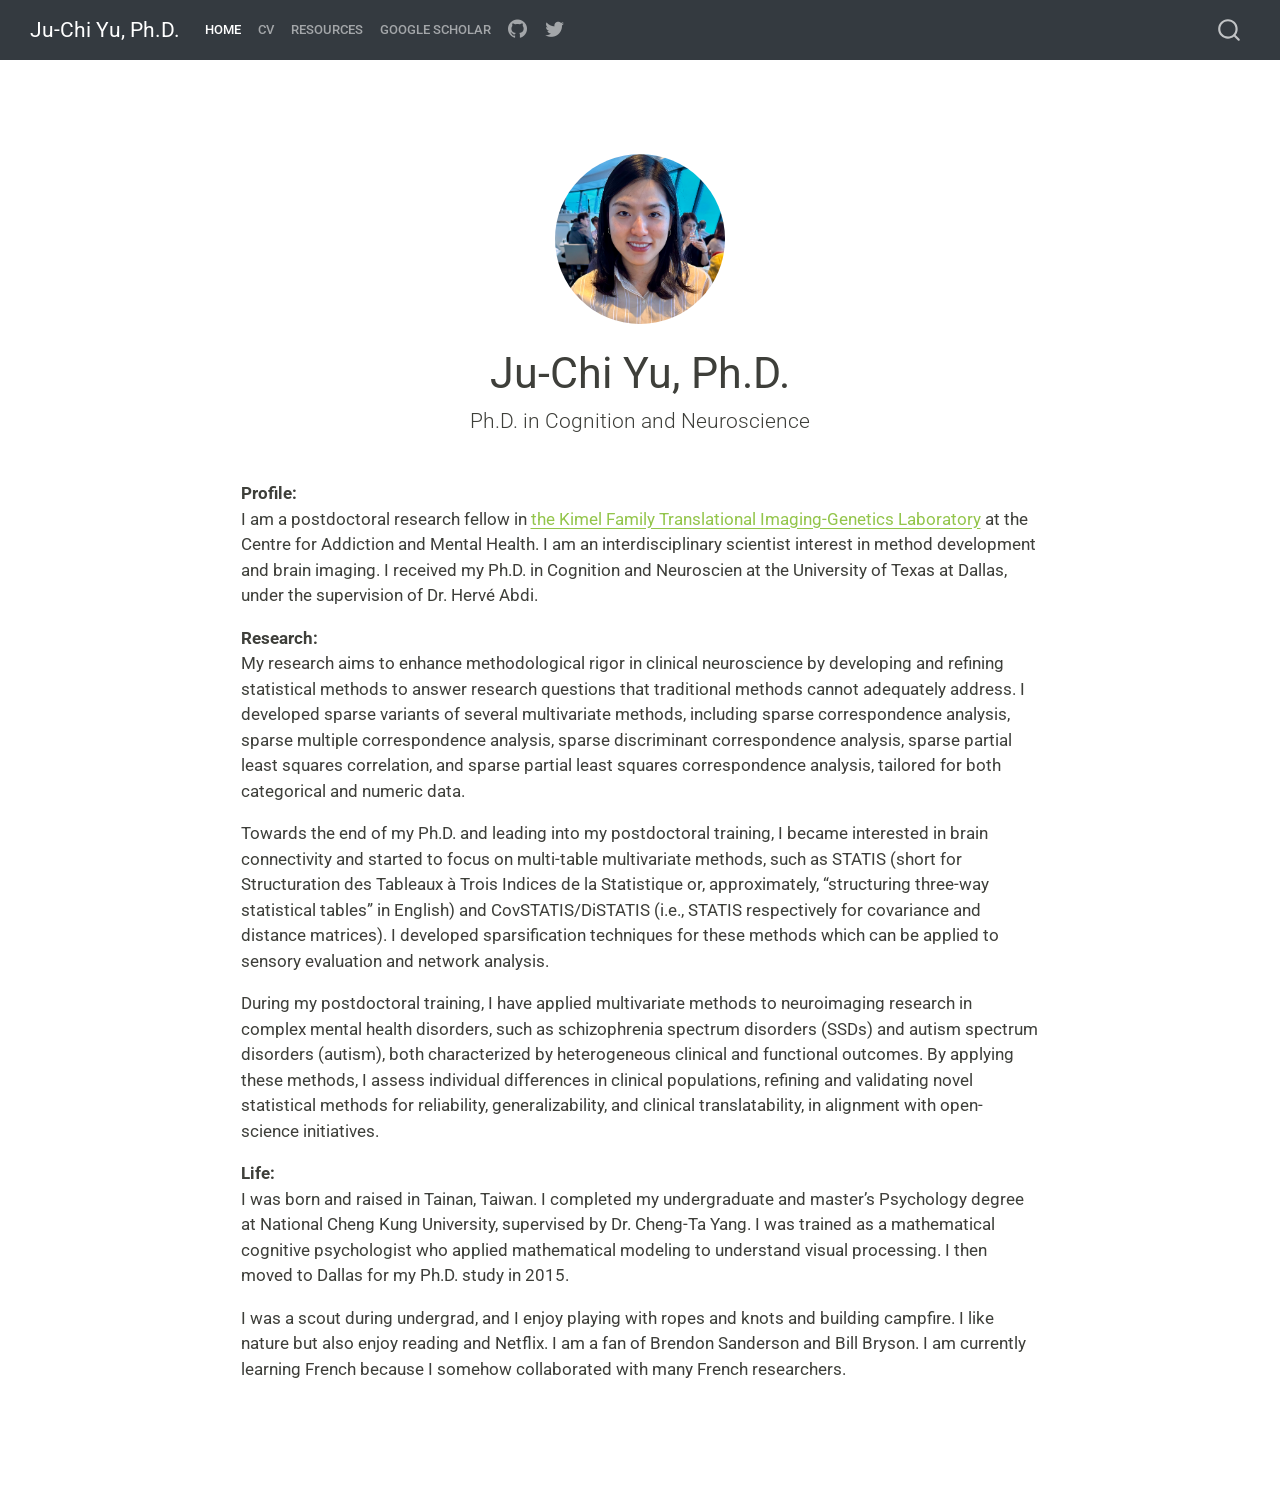
==== index.html @ 18b5f261 "Built site for gh-pages" ====
<!DOCTYPE html>
<html xmlns="http://www.w3.org/1999/xhtml" lang="en" xml:lang="en"><head>

<meta charset="utf-8">
<meta name="generator" content="quarto-1.4.555">

<meta name="viewport" content="width=device-width, initial-scale=1.0, user-scalable=yes">


<title>Ju-Chi Yu, Ph.D.</title>
<style>
code{white-space: pre-wrap;}
span.smallcaps{font-variant: small-caps;}
div.columns{display: flex; gap: min(4vw, 1.5em);}
div.column{flex: auto; overflow-x: auto;}
div.hanging-indent{margin-left: 1.5em; text-indent: -1.5em;}
ul.task-list{list-style: none;}
ul.task-list li input[type="checkbox"] {
  width: 0.8em;
  margin: 0 0.8em 0.2em -1em; /* quarto-specific, see https://github.com/quarto-dev/quarto-cli/issues/4556 */ 
  vertical-align: middle;
}
</style>


<script src="site_libs/quarto-nav/quarto-nav.js"></script>
<script src="site_libs/quarto-nav/headroom.min.js"></script>
<script src="site_libs/clipboard/clipboard.min.js"></script>
<script src="site_libs/quarto-search/autocomplete.umd.js"></script>
<script src="site_libs/quarto-search/fuse.min.js"></script>
<script src="site_libs/quarto-search/quarto-search.js"></script>
<meta name="quarto:offset" content="./">
<script src="site_libs/quarto-html/quarto.js"></script>
<script src="site_libs/quarto-html/popper.min.js"></script>
<script src="site_libs/quarto-html/tippy.umd.min.js"></script>
<link href="site_libs/quarto-html/tippy.css" rel="stylesheet">
<link href="site_libs/quarto-html/quarto-syntax-highlighting.css" rel="stylesheet" id="quarto-text-highlighting-styles">
<script src="site_libs/bootstrap/bootstrap.min.js"></script>
<link href="site_libs/bootstrap/bootstrap-icons.css" rel="stylesheet">
<link href="site_libs/bootstrap/bootstrap.min.css" rel="stylesheet" id="quarto-bootstrap" data-mode="light">
<script id="quarto-search-options" type="application/json">{
  "location": "navbar",
  "copy-button": false,
  "collapse-after": 3,
  "panel-placement": "end",
  "type": "overlay",
  "limit": 50,
  "keyboard-shortcut": [
    "f",
    "/",
    "s"
  ],
  "show-item-context": false,
  "language": {
    "search-no-results-text": "No results",
    "search-matching-documents-text": "matching documents",
    "search-copy-link-title": "Copy link to search",
    "search-hide-matches-text": "Hide additional matches",
    "search-more-match-text": "more match in this document",
    "search-more-matches-text": "more matches in this document",
    "search-clear-button-title": "Clear",
    "search-text-placeholder": "",
    "search-detached-cancel-button-title": "Cancel",
    "search-submit-button-title": "Submit",
    "search-label": "Search"
  }
}</script>


<link rel="stylesheet" href="css/bootstrap.min.css">
</head>

<body class="nav-fixed fullcontent">

<div id="quarto-search-results"></div>
  <header id="quarto-header" class="headroom fixed-top">
    <nav class="navbar navbar-expand-lg " data-bs-theme="dark">
      <div class="navbar-container container-fluid">
      <div class="navbar-brand-container mx-auto">
    <a class="navbar-brand" href="./index.html">
    <span class="navbar-title">Ju-Chi Yu, Ph.D.</span>
    </a>
  </div>
            <div id="quarto-search" class="" title="Search"></div>
          <button class="navbar-toggler" type="button" data-bs-toggle="collapse" data-bs-target="#navbarCollapse" aria-controls="navbarCollapse" aria-expanded="false" aria-label="Toggle navigation" onclick="if (window.quartoToggleHeadroom) { window.quartoToggleHeadroom(); }">
  <span class="navbar-toggler-icon"></span>
</button>
          <div class="collapse navbar-collapse" id="navbarCollapse">
            <ul class="navbar-nav navbar-nav-scroll me-auto">
  <li class="nav-item">
    <a class="nav-link active" href="./index.html" aria-current="page"> 
<span class="menu-text">Home</span></a>
  </li>  
  <li class="nav-item">
    <a class="nav-link" href="./CV.html"> 
<span class="menu-text">CV</span></a>
  </li>  
  <li class="nav-item">
    <a class="nav-link" href="./tutorials.html"> 
<span class="menu-text">Resources</span></a>
  </li>  
  <li class="nav-item">
    <a class="nav-link" href="https://scholar.google.com.tw/citations?user=bkfSsy0AAAAJ&amp;hl=en"> 
<span class="menu-text">Google Scholar</span></a>
  </li>  
  <li class="nav-item compact">
    <a class="nav-link" href="https://github.com/juchiyu"> <i class="bi bi-github" role="img">
</i> 
<span class="menu-text"></span></a>
  </li>  
  <li class="nav-item compact">
    <a class="nav-link" href="https://X.com/juchiyu"> <i class="bi bi-twitter" role="img">
</i> 
<span class="menu-text"></span></a>
  </li>  
</ul>
          </div> <!-- /navcollapse -->
          <div class="quarto-navbar-tools">
</div>
      </div> <!-- /container-fluid -->
    </nav>
</header>
<!-- content -->
<div id="quarto-content" class="quarto-container page-columns page-rows-contents page-layout-article page-navbar">
<!-- sidebar -->
<!-- margin-sidebar -->
    
<!-- main -->
<div class="quarto-about-jolla content">
  <img src="images/profile_pic.jpg" class="about-image
  round " style="height: 10em; width: 10em;">
 <header id="title-block-header" class="quarto-title-block default">
<div class="quarto-title">
<h1 class="title">Ju-Chi Yu, Ph.D.</h1>
<p class="subtitle lead">Ph.D.&nbsp;in Cognition and Neuroscience</p>
</div>
<div class="quarto-title-meta">
  </div>
</header><main class="content" id="quarto-document-content">
<p><strong>Profile:</strong><br>
I am a postdoctoral research fellow in <a href="https://imaging-genetics.camh.ca/">the Kimel Family Translational Imaging-Genetics Laboratory</a> at the Centre for Addiction and Mental Health. I am an interdisciplinary scientist interest in method development and brain imaging. I received my Ph.D.&nbsp;in Cognition and Neuroscien at the University of Texas at Dallas, under the supervision of Dr.&nbsp;Hervé Abdi.</p>
<p><strong>Research:</strong><br>
My research aims to enhance methodological rigor in clinical neuroscience by developing and refining statistical methods to answer research questions that traditional methods cannot adequately address. I developed sparse variants of several multivariate methods, including sparse correspondence analysis, sparse multiple correspondence analysis, sparse discriminant correspondence analysis, sparse partial least squares correlation, and sparse partial least squares correspondence analysis, tailored for both categorical and numeric data.</p>
<p>Towards the end of my Ph.D.&nbsp;and leading into my postdoctoral training, I became interested in brain connectivity and started to focus on multi-table multivariate methods, such as STATIS (short for Structuration des Tableaux à Trois Indices de la Statistique or, approximately, “structuring three-way statistical tables” in English) and CovSTATIS/DiSTATIS (i.e., STATIS respectively for covariance and distance matrices). I developed sparsification techniques for these methods which can be applied to sensory evaluation and network analysis.</p>
<p>During my postdoctoral training, I have applied multivariate methods to neuroimaging research in complex mental health disorders, such as schizophrenia spectrum disorders (SSDs) and autism spectrum disorders (autism), both characterized by heterogeneous clinical and functional outcomes. By applying these methods, I assess individual differences in clinical populations, refining and validating novel statistical methods for reliability, generalizability, and clinical translatability, in alignment with open-science initiatives.</p>
<p><strong>Life:</strong><br>
I was born and raised in Tainan, Taiwan. I completed my undergraduate and master’s Psychology degree at National Cheng Kung University, supervised by Dr.&nbsp;Cheng-Ta Yang. I was trained as a mathematical cognitive psychologist who applied mathematical modeling to understand visual processing. I then moved to Dallas for my Ph.D.&nbsp;study in 2015.</p>
<p>I was a scout during undergrad, and I enjoy playing with ropes and knots and building campfire. I like nature but also enjoy reading and Netflix. I am a fan of Brendon Sanderson and Bill Bryson. I am currently learning French because I somehow collaborated with many French researchers.</p>
<!-- ## **Recent Activities** -->
<section>


</section></main>  
</div>
 <!-- /main -->
<script id="quarto-html-after-body" type="application/javascript">
window.document.addEventListener("DOMContentLoaded", function (event) {
  const toggleBodyColorMode = (bsSheetEl) => {
    const mode = bsSheetEl.getAttribute("data-mode");
    const bodyEl = window.document.querySelector("body");
    if (mode === "dark") {
      bodyEl.classList.add("quarto-dark");
      bodyEl.classList.remove("quarto-light");
    } else {
      bodyEl.classList.add("quarto-light");
      bodyEl.classList.remove("quarto-dark");
    }
  }
  const toggleBodyColorPrimary = () => {
    const bsSheetEl = window.document.querySelector("link#quarto-bootstrap");
    if (bsSheetEl) {
      toggleBodyColorMode(bsSheetEl);
    }
  }
  toggleBodyColorPrimary();  
  const isCodeAnnotation = (el) => {
    for (const clz of el.classList) {
      if (clz.startsWith('code-annotation-')) {                     
        return true;
      }
    }
    return false;
  }
  const clipboard = new window.ClipboardJS('.code-copy-button', {
    text: function(trigger) {
      const codeEl = trigger.previousElementSibling.cloneNode(true);
      for (const childEl of codeEl.children) {
        if (isCodeAnnotation(childEl)) {
          childEl.remove();
        }
      }
      return codeEl.innerText;
    }
  });
  clipboard.on('success', function(e) {
    // button target
    const button = e.trigger;
    // don't keep focus
    button.blur();
    // flash "checked"
    button.classList.add('code-copy-button-checked');
    var currentTitle = button.getAttribute("title");
    button.setAttribute("title", "Copied!");
    let tooltip;
    if (window.bootstrap) {
      button.setAttribute("data-bs-toggle", "tooltip");
      button.setAttribute("data-bs-placement", "left");
      button.setAttribute("data-bs-title", "Copied!");
      tooltip = new bootstrap.Tooltip(button, 
        { trigger: "manual", 
          customClass: "code-copy-button-tooltip",
          offset: [0, -8]});
      tooltip.show();    
    }
    setTimeout(function() {
      if (tooltip) {
        tooltip.hide();
        button.removeAttribute("data-bs-title");
        button.removeAttribute("data-bs-toggle");
        button.removeAttribute("data-bs-placement");
      }
      button.setAttribute("title", currentTitle);
      button.classList.remove('code-copy-button-checked');
    }, 1000);
    // clear code selection
    e.clearSelection();
  });
    var localhostRegex = new RegExp(/^(?:http|https):\/\/localhost\:?[0-9]*\//);
    var mailtoRegex = new RegExp(/^mailto:/);
      var filterRegex = new RegExp('/' + window.location.host + '/');
    var isInternal = (href) => {
        return filterRegex.test(href) || localhostRegex.test(href) || mailtoRegex.test(href);
    }
    // Inspect non-navigation links and adorn them if external
 	var links = window.document.querySelectorAll('a[href]:not(.nav-link):not(.navbar-brand):not(.toc-action):not(.sidebar-link):not(.sidebar-item-toggle):not(.pagination-link):not(.no-external):not([aria-hidden]):not(.dropdown-item):not(.quarto-navigation-tool)');
    for (var i=0; i<links.length; i++) {
      const link = links[i];
      if (!isInternal(link.href)) {
        // undo the damage that might have been done by quarto-nav.js in the case of
        // links that we want to consider external
        if (link.dataset.originalHref !== undefined) {
          link.href = link.dataset.originalHref;
        }
      }
    }
  function tippyHover(el, contentFn, onTriggerFn, onUntriggerFn) {
    const config = {
      allowHTML: true,
      maxWidth: 500,
      delay: 100,
      arrow: false,
      appendTo: function(el) {
          return el.parentElement;
      },
      interactive: true,
      interactiveBorder: 10,
      theme: 'quarto',
      placement: 'bottom-start',
    };
    if (contentFn) {
      config.content = contentFn;
    }
    if (onTriggerFn) {
      config.onTrigger = onTriggerFn;
    }
    if (onUntriggerFn) {
      config.onUntrigger = onUntriggerFn;
    }
    window.tippy(el, config); 
  }
  const noterefs = window.document.querySelectorAll('a[role="doc-noteref"]');
  for (var i=0; i<noterefs.length; i++) {
    const ref = noterefs[i];
    tippyHover(ref, function() {
      // use id or data attribute instead here
      let href = ref.getAttribute('data-footnote-href') || ref.getAttribute('href');
      try { href = new URL(href).hash; } catch {}
      const id = href.replace(/^#\/?/, "");
      const note = window.document.getElementById(id);
      if (note) {
        return note.innerHTML;
      } else {
        return "";
      }
    });
  }
  const xrefs = window.document.querySelectorAll('a.quarto-xref');
  const processXRef = (id, note) => {
    // Strip column container classes
    const stripColumnClz = (el) => {
      el.classList.remove("page-full", "page-columns");
      if (el.children) {
        for (const child of el.children) {
          stripColumnClz(child);
        }
      }
    }
    stripColumnClz(note)
    if (id === null || id.startsWith('sec-')) {
      // Special case sections, only their first couple elements
      const container = document.createElement("div");
      if (note.children && note.children.length > 2) {
        container.appendChild(note.children[0].cloneNode(true));
        for (let i = 1; i < note.children.length; i++) {
          const child = note.children[i];
          if (child.tagName === "P" && child.innerText === "") {
            continue;
          } else {
            container.appendChild(child.cloneNode(true));
            break;
          }
        }
        if (window.Quarto?.typesetMath) {
          window.Quarto.typesetMath(container);
        }
        return container.innerHTML
      } else {
        if (window.Quarto?.typesetMath) {
          window.Quarto.typesetMath(note);
        }
        return note.innerHTML;
      }
    } else {
      // Remove any anchor links if they are present
      const anchorLink = note.querySelector('a.anchorjs-link');
      if (anchorLink) {
        anchorLink.remove();
      }
      if (window.Quarto?.typesetMath) {
        window.Quarto.typesetMath(note);
      }
      // TODO in 1.5, we should make sure this works without a callout special case
      if (note.classList.contains("callout")) {
        return note.outerHTML;
      } else {
        return note.innerHTML;
      }
    }
  }
  for (var i=0; i<xrefs.length; i++) {
    const xref = xrefs[i];
    tippyHover(xref, undefined, function(instance) {
      instance.disable();
      let url = xref.getAttribute('href');
      let hash = undefined; 
      if (url.startsWith('#')) {
        hash = url;
      } else {
        try { hash = new URL(url).hash; } catch {}
      }
      if (hash) {
        const id = hash.replace(/^#\/?/, "");
        const note = window.document.getElementById(id);
        if (note !== null) {
          try {
            const html = processXRef(id, note.cloneNode(true));
            instance.setContent(html);
          } finally {
            instance.enable();
            instance.show();
          }
        } else {
          // See if we can fetch this
          fetch(url.split('#')[0])
          .then(res => res.text())
          .then(html => {
            const parser = new DOMParser();
            const htmlDoc = parser.parseFromString(html, "text/html");
            const note = htmlDoc.getElementById(id);
            if (note !== null) {
              const html = processXRef(id, note);
              instance.setContent(html);
            } 
          }).finally(() => {
            instance.enable();
            instance.show();
          });
        }
      } else {
        // See if we can fetch a full url (with no hash to target)
        // This is a special case and we should probably do some content thinning / targeting
        fetch(url)
        .then(res => res.text())
        .then(html => {
          const parser = new DOMParser();
          const htmlDoc = parser.parseFromString(html, "text/html");
          const note = htmlDoc.querySelector('main.content');
          if (note !== null) {
            // This should only happen for chapter cross references
            // (since there is no id in the URL)
            // remove the first header
            if (note.children.length > 0 && note.children[0].tagName === "HEADER") {
              note.children[0].remove();
            }
            const html = processXRef(null, note);
            instance.setContent(html);
          } 
        }).finally(() => {
          instance.enable();
          instance.show();
        });
      }
    }, function(instance) {
    });
  }
      let selectedAnnoteEl;
      const selectorForAnnotation = ( cell, annotation) => {
        let cellAttr = 'data-code-cell="' + cell + '"';
        let lineAttr = 'data-code-annotation="' +  annotation + '"';
        const selector = 'span[' + cellAttr + '][' + lineAttr + ']';
        return selector;
      }
      const selectCodeLines = (annoteEl) => {
        const doc = window.document;
        const targetCell = annoteEl.getAttribute("data-target-cell");
        const targetAnnotation = annoteEl.getAttribute("data-target-annotation");
        const annoteSpan = window.document.querySelector(selectorForAnnotation(targetCell, targetAnnotation));
        const lines = annoteSpan.getAttribute("data-code-lines").split(",");
        const lineIds = lines.map((line) => {
          return targetCell + "-" + line;
        })
        let top = null;
        let height = null;
        let parent = null;
        if (lineIds.length > 0) {
            //compute the position of the single el (top and bottom and make a div)
            const el = window.document.getElementById(lineIds[0]);
            top = el.offsetTop;
            height = el.offsetHeight;
            parent = el.parentElement.parentElement;
          if (lineIds.length > 1) {
            const lastEl = window.document.getElementById(lineIds[lineIds.length - 1]);
            const bottom = lastEl.offsetTop + lastEl.offsetHeight;
            height = bottom - top;
          }
          if (top !== null && height !== null && parent !== null) {
            // cook up a div (if necessary) and position it 
            let div = window.document.getElementById("code-annotation-line-highlight");
            if (div === null) {
              div = window.document.createElement("div");
              div.setAttribute("id", "code-annotation-line-highlight");
              div.style.position = 'absolute';
              parent.appendChild(div);
            }
            div.style.top = top - 2 + "px";
            div.style.height = height + 4 + "px";
            div.style.left = 0;
            let gutterDiv = window.document.getElementById("code-annotation-line-highlight-gutter");
            if (gutterDiv === null) {
              gutterDiv = window.document.createElement("div");
              gutterDiv.setAttribute("id", "code-annotation-line-highlight-gutter");
              gutterDiv.style.position = 'absolute';
              const codeCell = window.document.getElementById(targetCell);
              const gutter = codeCell.querySelector('.code-annotation-gutter');
              gutter.appendChild(gutterDiv);
            }
            gutterDiv.style.top = top - 2 + "px";
            gutterDiv.style.height = height + 4 + "px";
          }
          selectedAnnoteEl = annoteEl;
        }
      };
      const unselectCodeLines = () => {
        const elementsIds = ["code-annotation-line-highlight", "code-annotation-line-highlight-gutter"];
        elementsIds.forEach((elId) => {
          const div = window.document.getElementById(elId);
          if (div) {
            div.remove();
          }
        });
        selectedAnnoteEl = undefined;
      };
        // Handle positioning of the toggle
    window.addEventListener(
      "resize",
      throttle(() => {
        elRect = undefined;
        if (selectedAnnoteEl) {
          selectCodeLines(selectedAnnoteEl);
        }
      }, 10)
    );
    function throttle(fn, ms) {
    let throttle = false;
    let timer;
      return (...args) => {
        if(!throttle) { // first call gets through
            fn.apply(this, args);
            throttle = true;
        } else { // all the others get throttled
            if(timer) clearTimeout(timer); // cancel #2
            timer = setTimeout(() => {
              fn.apply(this, args);
              timer = throttle = false;
            }, ms);
        }
      };
    }
      // Attach click handler to the DT
      const annoteDls = window.document.querySelectorAll('dt[data-target-cell]');
      for (const annoteDlNode of annoteDls) {
        annoteDlNode.addEventListener('click', (event) => {
          const clickedEl = event.target;
          if (clickedEl !== selectedAnnoteEl) {
            unselectCodeLines();
            const activeEl = window.document.querySelector('dt[data-target-cell].code-annotation-active');
            if (activeEl) {
              activeEl.classList.remove('code-annotation-active');
            }
            selectCodeLines(clickedEl);
            clickedEl.classList.add('code-annotation-active');
          } else {
            // Unselect the line
            unselectCodeLines();
            clickedEl.classList.remove('code-annotation-active');
          }
        });
      }
  const findCites = (el) => {
    const parentEl = el.parentElement;
    if (parentEl) {
      const cites = parentEl.dataset.cites;
      if (cites) {
        return {
          el,
          cites: cites.split(' ')
        };
      } else {
        return findCites(el.parentElement)
      }
    } else {
      return undefined;
    }
  };
  var bibliorefs = window.document.querySelectorAll('a[role="doc-biblioref"]');
  for (var i=0; i<bibliorefs.length; i++) {
    const ref = bibliorefs[i];
    const citeInfo = findCites(ref);
    if (citeInfo) {
      tippyHover(citeInfo.el, function() {
        var popup = window.document.createElement('div');
        citeInfo.cites.forEach(function(cite) {
          var citeDiv = window.document.createElement('div');
          citeDiv.classList.add('hanging-indent');
          citeDiv.classList.add('csl-entry');
          var biblioDiv = window.document.getElementById('ref-' + cite);
          if (biblioDiv) {
            citeDiv.innerHTML = biblioDiv.innerHTML;
          }
          popup.appendChild(citeDiv);
        });
        return popup.innerHTML;
      });
    }
  }
});
</script>
</div> <!-- /content -->




</body></html>
---- site_libs/quarto-html/tippy.css ----
.tippy-box[data-animation=fade][data-state=hidden]{opacity:0}[data-tippy-root]{max-width:calc(100vw - 10px)}.tippy-box{position:relative;background-color:#333;color:#fff;border-radius:4px;font-size:14px;line-height:1.4;white-space:normal;outline:0;transition-property:transform,visibility,opacity}.tippy-box[data-placement^=top]>.tippy-arrow{bottom:0}.tippy-box[data-placement^=top]>.tippy-arrow:before{bottom:-7px;left:0;border-width:8px 8px 0;border-top-color:initial;transform-origin:center top}.tippy-box[data-placement^=bottom]>.tippy-arrow{top:0}.tippy-box[data-placement^=bottom]>.tippy-arrow:before{top:-7px;left:0;border-width:0 8px 8px;border-bottom-color:initial;transform-origin:center bottom}.tippy-box[data-placement^=left]>.tippy-arrow{right:0}.tippy-box[data-placement^=left]>.tippy-arrow:before{border-width:8px 0 8px 8px;border-left-color:initial;right:-7px;transform-origin:center left}.tippy-box[data-placement^=right]>.tippy-arrow{left:0}.tippy-box[data-placement^=right]>.tippy-arrow:before{left:-7px;border-width:8px 8px 8px 0;border-right-color:initial;transform-origin:center right}.tippy-box[data-inertia][data-state=visible]{transition-timing-function:cubic-bezier(.54,1.5,.38,1.11)}.tippy-arrow{width:16px;height:16px;color:#333}.tippy-arrow:before{content:"";position:absolute;border-color:transparent;border-style:solid}.tippy-content{position:relative;padding:5px 9px;z-index:1}
---- site_libs/quarto-html/quarto-syntax-highlighting.css ----
/* quarto syntax highlight colors */
:root {
  --quarto-hl-ot-color: #003B4F;
  --quarto-hl-at-color: #657422;
  --quarto-hl-ss-color: #20794D;
  --quarto-hl-an-color: #5E5E5E;
  --quarto-hl-fu-color: #4758AB;
  --quarto-hl-st-color: #20794D;
  --quarto-hl-cf-color: #003B4F;
  --quarto-hl-op-color: #5E5E5E;
  --quarto-hl-er-color: #AD0000;
  --quarto-hl-bn-color: #AD0000;
  --quarto-hl-al-color: #AD0000;
  --quarto-hl-va-color: #111111;
  --quarto-hl-bu-color: inherit;
  --quarto-hl-ex-color: inherit;
  --quarto-hl-pp-color: #AD0000;
  --quarto-hl-in-color: #5E5E5E;
  --quarto-hl-vs-color: #20794D;
  --quarto-hl-wa-color: #5E5E5E;
  --quarto-hl-do-color: #5E5E5E;
  --quarto-hl-im-color: #00769E;
  --quarto-hl-ch-color: #20794D;
  --quarto-hl-dt-color: #AD0000;
  --quarto-hl-fl-color: #AD0000;
  --quarto-hl-co-color: #5E5E5E;
  --quarto-hl-cv-color: #5E5E5E;
  --quarto-hl-cn-color: #8f5902;
  --quarto-hl-sc-color: #5E5E5E;
  --quarto-hl-dv-color: #AD0000;
  --quarto-hl-kw-color: #003B4F;
}

/* other quarto variables */
:root {
  --quarto-font-monospace: SFMono-Regular, Menlo, Monaco, Consolas, "Liberation Mono", "Courier New", monospace;
}

pre > code.sourceCode > span {
  color: #003B4F;
}

code span {
  color: #003B4F;
}

code.sourceCode > span {
  color: #003B4F;
}

div.sourceCode,
div.sourceCode pre.sourceCode {
  color: #003B4F;
}

code span.ot {
  color: #003B4F;
  font-style: inherit;
}

code span.at {
  color: #657422;
  font-style: inherit;
}

code span.ss {
  color: #20794D;
  font-style: inherit;
}

code span.an {
  color: #5E5E5E;
  font-style: inherit;
}

code span.fu {
  color: #4758AB;
  font-style: inherit;
}

code span.st {
  color: #20794D;
  font-style: inherit;
}

code span.cf {
  color: #003B4F;
  font-style: inherit;
}

code span.op {
  color: #5E5E5E;
  font-style: inherit;
}

code span.er {
  color: #AD0000;
  font-style: inherit;
}

code span.bn {
  color: #AD0000;
  font-style: inherit;
}

code span.al {
  color: #AD0000;
  font-style: inherit;
}

code span.va {
  color: #111111;
  font-style: inherit;
}

code span.bu {
  font-style: inherit;
}

code span.ex {
  font-style: inherit;
}

code span.pp {
  color: #AD0000;
  font-style: inherit;
}

code span.in {
  color: #5E5E5E;
  font-style: inherit;
}

code span.vs {
  color: #20794D;
  font-style: inherit;
}

code span.wa {
  color: #5E5E5E;
  font-style: italic;
}

code span.do {
  color: #5E5E5E;
  font-style: italic;
}

code span.im {
  color: #00769E;
  font-style: inherit;
}

code span.ch {
  color: #20794D;
  font-style: inherit;
}

code span.dt {
  color: #AD0000;
  font-style: inherit;
}

code span.fl {
  color: #AD0000;
  font-style: inherit;
}

code span.co {
  color: #5E5E5E;
  font-style: inherit;
}

code span.cv {
  color: #5E5E5E;
  font-style: italic;
}

code span.cn {
  color: #8f5902;
  font-style: inherit;
}

code span.sc {
  color: #5E5E5E;
  font-style: inherit;
}

code span.dv {
  color: #AD0000;
  font-style: inherit;
}

code span.kw {
  color: #003B4F;
  font-style: inherit;
}

.prevent-inlining {
  content: "</";
}

/*# sourceMappingURL=debc5d5d77c3f9108843748ff7464032.css.map */
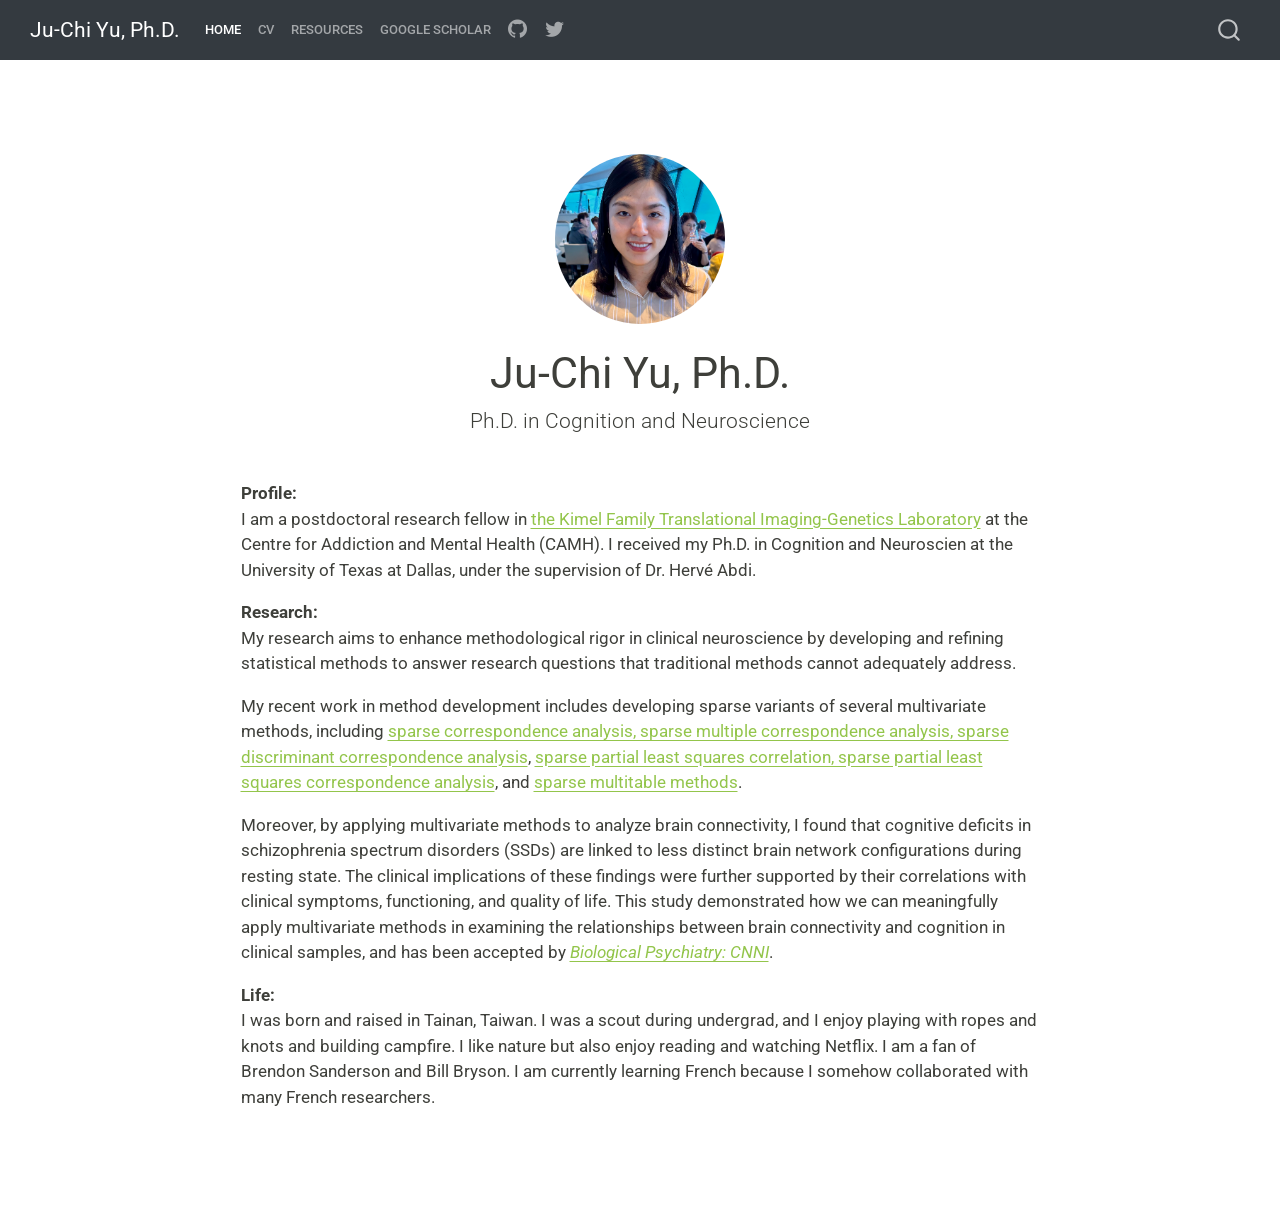
==== commit 31c3f9c7: "Built site for gh-pages" ====
--- a/index.html
+++ b/index.html
@@ -138,14 +138,13 @@
   </div>
 </header><main class="content" id="quarto-document-content">
 <p><strong>Profile:</strong><br>
-I am a postdoctoral research fellow in <a href="https://imaging-genetics.camh.ca/">the Kimel Family Translational Imaging-Genetics Laboratory</a> at the Centre for Addiction and Mental Health. I am an interdisciplinary scientist interest in method development and brain imaging. I received my Ph.D.&nbsp;in Cognition and Neuroscien at the University of Texas at Dallas, under the supervision of Dr.&nbsp;Hervé Abdi.</p>
+I am a postdoctoral research fellow in <a href="https://imaging-genetics.camh.ca/">the Kimel Family Translational Imaging-Genetics Laboratory</a> at the Centre for Addiction and Mental Health (CAMH). I received my Ph.D.&nbsp;in Cognition and Neuroscien at the University of Texas at Dallas, under the supervision of Dr.&nbsp;Hervé Abdi.</p>
 <p><strong>Research:</strong><br>
-My research aims to enhance methodological rigor in clinical neuroscience by developing and refining statistical methods to answer research questions that traditional methods cannot adequately address. I developed sparse variants of several multivariate methods, including sparse correspondence analysis, sparse multiple correspondence analysis, sparse discriminant correspondence analysis, sparse partial least squares correlation, and sparse partial least squares correspondence analysis, tailored for both categorical and numeric data.</p>
-<p>Towards the end of my Ph.D.&nbsp;and leading into my postdoctoral training, I became interested in brain connectivity and started to focus on multi-table multivariate methods, such as STATIS (short for Structuration des Tableaux à Trois Indices de la Statistique or, approximately, “structuring three-way statistical tables” in English) and CovSTATIS/DiSTATIS (i.e., STATIS respectively for covariance and distance matrices). I developed sparsification techniques for these methods which can be applied to sensory evaluation and network analysis.</p>
-<p>During my postdoctoral training, I have applied multivariate methods to neuroimaging research in complex mental health disorders, such as schizophrenia spectrum disorders (SSDs) and autism spectrum disorders (autism), both characterized by heterogeneous clinical and functional outcomes. By applying these methods, I assess individual differences in clinical populations, refining and validating novel statistical methods for reliability, generalizability, and clinical translatability, in alignment with open-science initiatives.</p>
+My research aims to enhance methodological rigor in clinical neuroscience by developing and refining statistical methods to answer research questions that traditional methods cannot adequately address.</p>
+<p>My recent work in method development includes developing sparse variants of several multivariate methods, including <a href="https://arxiv.org/abs/2409.11789">sparse correspondence analysis, sparse multiple correspondence analysis, sparse discriminant correspondence analysis</a>, <a href="https://hdl.handle.net/10735.1/9406">sparse partial least squares correlation, sparse partial least squares correspondence analysis</a>, and <a href="https://analyticalsciencejournals.onlinelibrary.wiley.com/doi/full/10.1002/cem.3443">sparse multitable methods</a>.</p>
+<p>Moreover, by applying multivariate methods to analyze brain connectivity, I found that cognitive deficits in schizophrenia spectrum disorders (SSDs) are linked to less distinct brain network configurations during resting state. The clinical implications of these findings were further supported by their correlations with clinical symptoms, functioning, and quality of life. This study demonstrated how we can meaningfully apply multivariate methods in examining the relationships between brain connectivity and cognition in clinical samples, and has been accepted by <a href="https://www.biologicalpsychiatrycnni.org/article/S2451-9022(24)00268-4/abstract"><em>Biological Psychiatry: CNNI</em></a>.</p>
 <p><strong>Life:</strong><br>
-I was born and raised in Tainan, Taiwan. I completed my undergraduate and master’s Psychology degree at National Cheng Kung University, supervised by Dr.&nbsp;Cheng-Ta Yang. I was trained as a mathematical cognitive psychologist who applied mathematical modeling to understand visual processing. I then moved to Dallas for my Ph.D.&nbsp;study in 2015.</p>
-<p>I was a scout during undergrad, and I enjoy playing with ropes and knots and building campfire. I like nature but also enjoy reading and Netflix. I am a fan of Brendon Sanderson and Bill Bryson. I am currently learning French because I somehow collaborated with many French researchers.</p>
+I was born and raised in Tainan, Taiwan. I was a scout during undergrad, and I enjoy playing with ropes and knots and building campfire. I like nature but also enjoy reading and watching Netflix. I am a fan of Brendon Sanderson and Bill Bryson. I am currently learning French because I somehow collaborated with many French researchers.</p>
 <!-- ## **Recent Activities** -->
 <section>
 
@@ -227,7 +226,7 @@
   });
     var localhostRegex = new RegExp(/^(?:http|https):\/\/localhost\:?[0-9]*\//);
     var mailtoRegex = new RegExp(/^mailto:/);
-      var filterRegex = new RegExp('/' + window.location.host + '/');
+      var filterRegex = new RegExp("https:\/\/www\.juchiyu\.com");
     var isInternal = (href) => {
         return filterRegex.test(href) || localhostRegex.test(href) || mailtoRegex.test(href);
     }
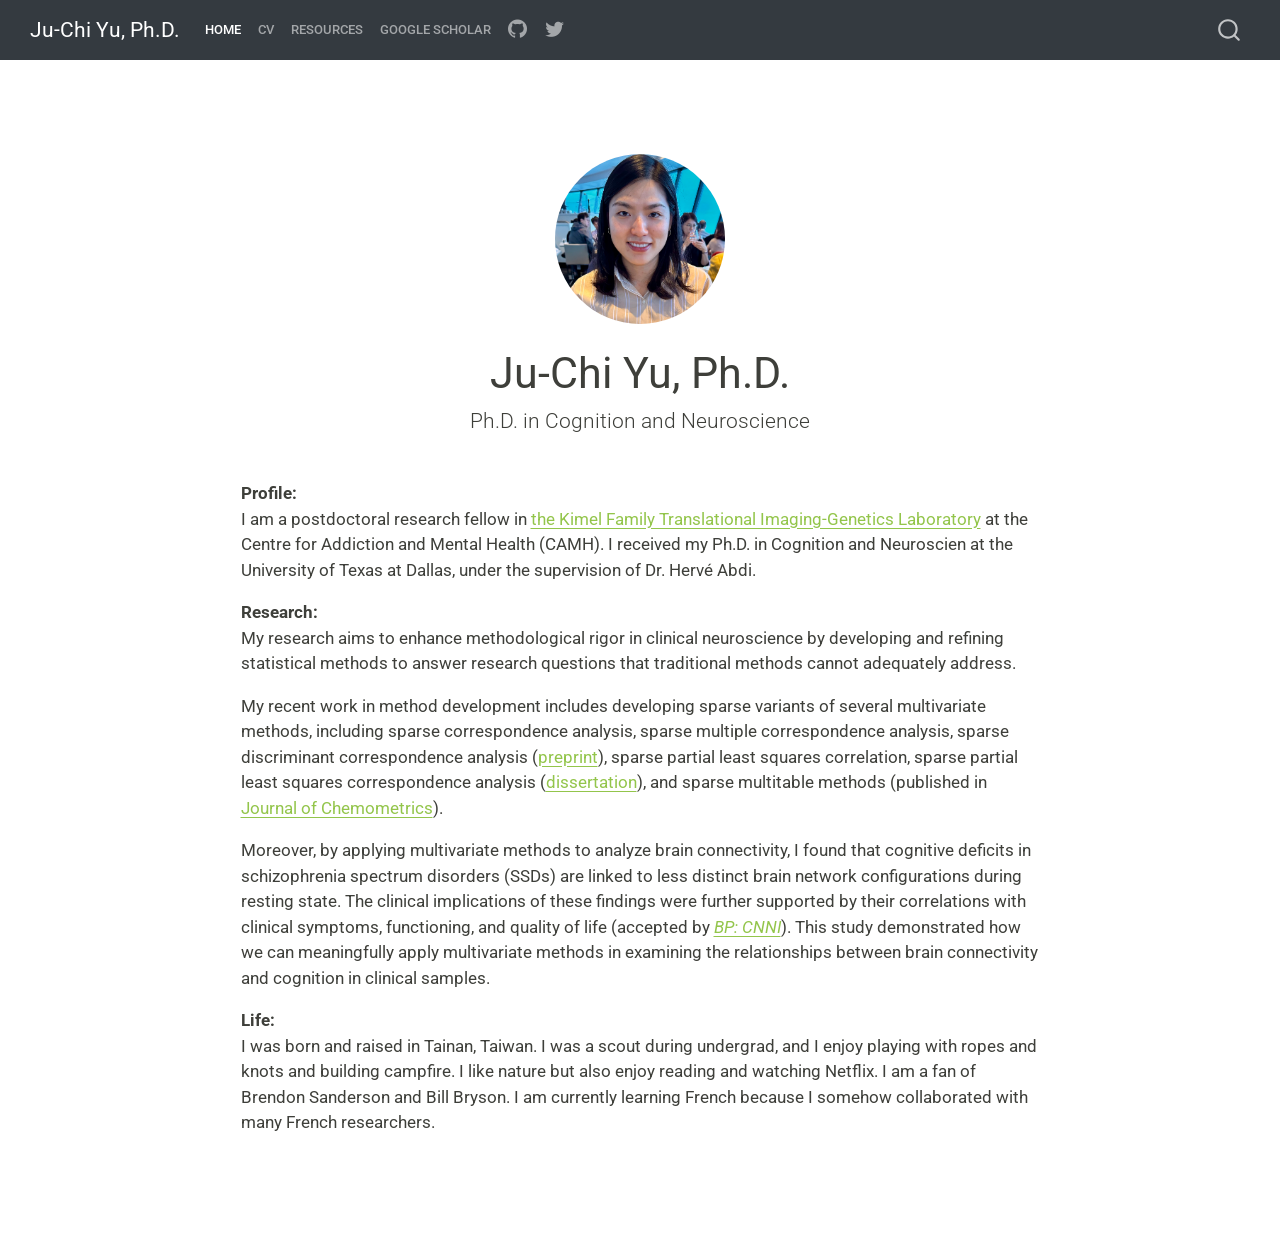
==== commit ff6b2c73: "Built site for gh-pages" ====
--- a/index.html
+++ b/index.html
@@ -141,8 +141,8 @@
 I am a postdoctoral research fellow in <a href="https://imaging-genetics.camh.ca/">the Kimel Family Translational Imaging-Genetics Laboratory</a> at the Centre for Addiction and Mental Health (CAMH). I received my Ph.D.&nbsp;in Cognition and Neuroscien at the University of Texas at Dallas, under the supervision of Dr.&nbsp;Hervé Abdi.</p>
 <p><strong>Research:</strong><br>
 My research aims to enhance methodological rigor in clinical neuroscience by developing and refining statistical methods to answer research questions that traditional methods cannot adequately address.</p>
-<p>My recent work in method development includes developing sparse variants of several multivariate methods, including <a href="https://arxiv.org/abs/2409.11789">sparse correspondence analysis, sparse multiple correspondence analysis, sparse discriminant correspondence analysis</a>, <a href="https://hdl.handle.net/10735.1/9406">sparse partial least squares correlation, sparse partial least squares correspondence analysis</a>, and <a href="https://analyticalsciencejournals.onlinelibrary.wiley.com/doi/full/10.1002/cem.3443">sparse multitable methods</a>.</p>
-<p>Moreover, by applying multivariate methods to analyze brain connectivity, I found that cognitive deficits in schizophrenia spectrum disorders (SSDs) are linked to less distinct brain network configurations during resting state. The clinical implications of these findings were further supported by their correlations with clinical symptoms, functioning, and quality of life. This study demonstrated how we can meaningfully apply multivariate methods in examining the relationships between brain connectivity and cognition in clinical samples, and has been accepted by <a href="https://www.biologicalpsychiatrycnni.org/article/S2451-9022(24)00268-4/abstract"><em>Biological Psychiatry: CNNI</em></a>.</p>
+<p>My recent work in method development includes developing sparse variants of several multivariate methods, including sparse correspondence analysis, sparse multiple correspondence analysis, sparse discriminant correspondence analysis (<a href="https://arxiv.org/abs/2409.11789">preprint</a>), sparse partial least squares correlation, sparse partial least squares correspondence analysis (<a href="https://hdl.handle.net/10735.1/9406">dissertation</a>), and sparse multitable methods (published in <a href="https://analyticalsciencejournals.onlinelibrary.wiley.com/doi/full/10.1002/cem.3443">Journal of Chemometrics</a>).</p>
+<p>Moreover, by applying multivariate methods to analyze brain connectivity, I found that cognitive deficits in schizophrenia spectrum disorders (SSDs) are linked to less distinct brain network configurations during resting state. The clinical implications of these findings were further supported by their correlations with clinical symptoms, functioning, and quality of life (accepted by <a href="https://www.biologicalpsychiatrycnni.org/article/S2451-9022(24)00268-4/abstract"><em>BP: CNNI</em></a>). This study demonstrated how we can meaningfully apply multivariate methods in examining the relationships between brain connectivity and cognition in clinical samples.</p>
 <p><strong>Life:</strong><br>
 I was born and raised in Tainan, Taiwan. I was a scout during undergrad, and I enjoy playing with ropes and knots and building campfire. I like nature but also enjoy reading and watching Netflix. I am a fan of Brendon Sanderson and Bill Bryson. I am currently learning French because I somehow collaborated with many French researchers.</p>
 <!-- ## **Recent Activities** -->
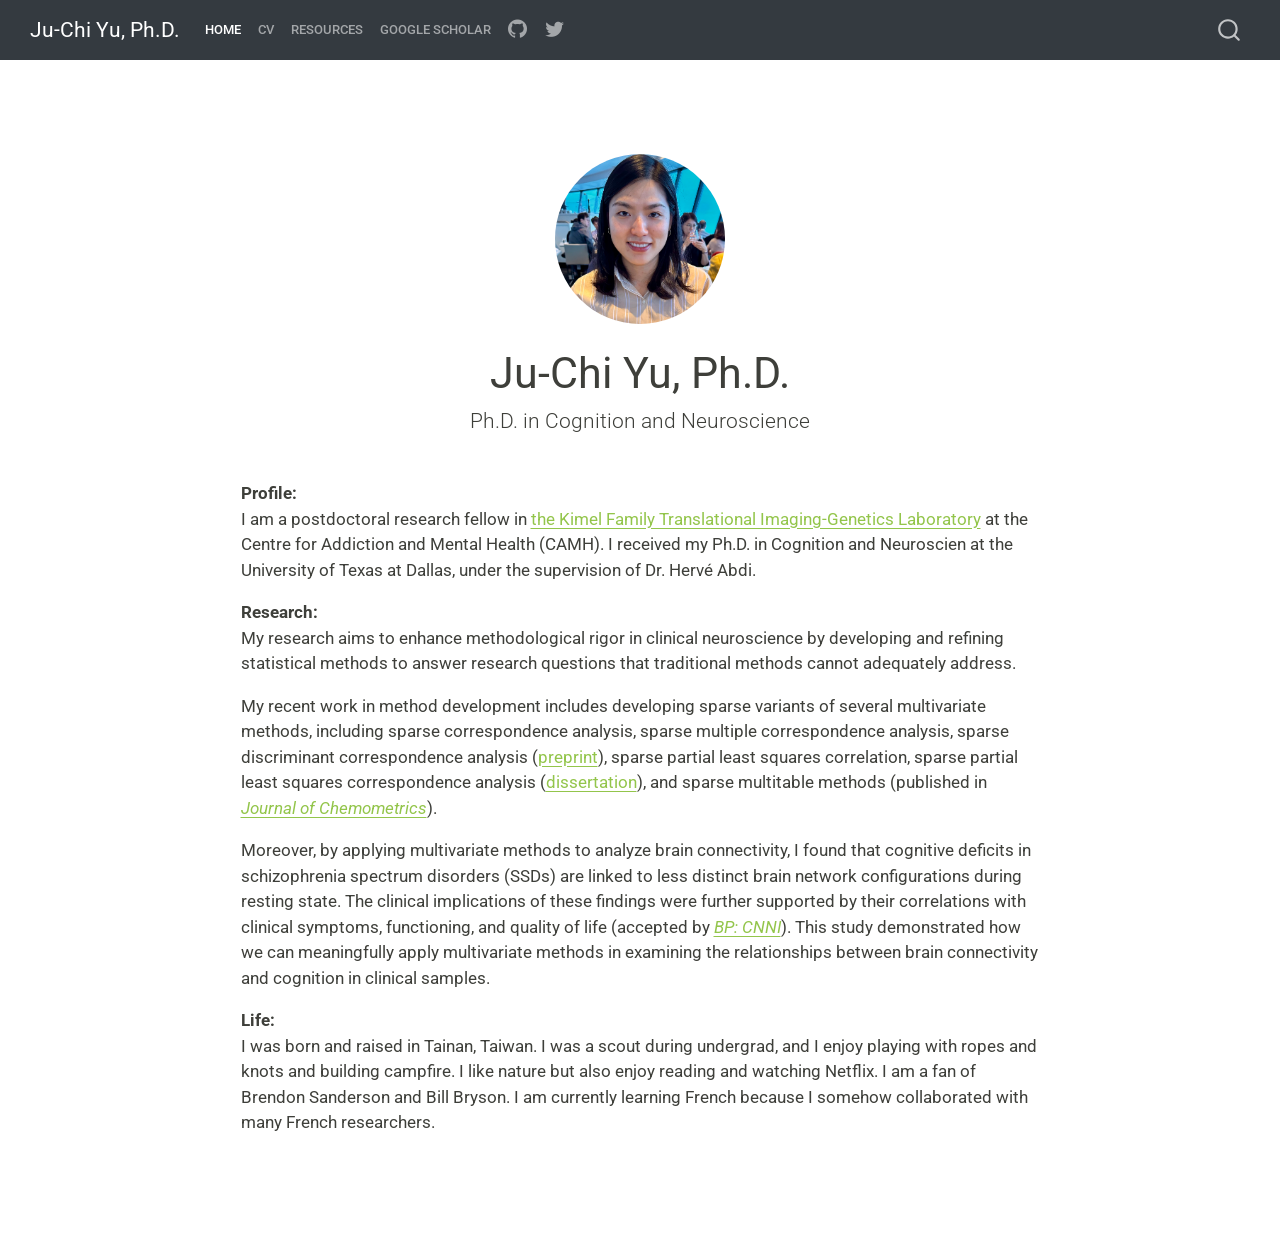
==== commit 0da73330: "Built site for gh-pages" ====
--- a/index.html
+++ b/index.html
@@ -141,7 +141,7 @@
 I am a postdoctoral research fellow in <a href="https://imaging-genetics.camh.ca/">the Kimel Family Translational Imaging-Genetics Laboratory</a> at the Centre for Addiction and Mental Health (CAMH). I received my Ph.D.&nbsp;in Cognition and Neuroscien at the University of Texas at Dallas, under the supervision of Dr.&nbsp;Hervé Abdi.</p>
 <p><strong>Research:</strong><br>
 My research aims to enhance methodological rigor in clinical neuroscience by developing and refining statistical methods to answer research questions that traditional methods cannot adequately address.</p>
-<p>My recent work in method development includes developing sparse variants of several multivariate methods, including sparse correspondence analysis, sparse multiple correspondence analysis, sparse discriminant correspondence analysis (<a href="https://arxiv.org/abs/2409.11789">preprint</a>), sparse partial least squares correlation, sparse partial least squares correspondence analysis (<a href="https://hdl.handle.net/10735.1/9406">dissertation</a>), and sparse multitable methods (published in <a href="https://analyticalsciencejournals.onlinelibrary.wiley.com/doi/full/10.1002/cem.3443">Journal of Chemometrics</a>).</p>
+<p>My recent work in method development includes developing sparse variants of several multivariate methods, including sparse correspondence analysis, sparse multiple correspondence analysis, sparse discriminant correspondence analysis (<a href="https://arxiv.org/abs/2409.11789">preprint</a>), sparse partial least squares correlation, sparse partial least squares correspondence analysis (<a href="https://hdl.handle.net/10735.1/9406">dissertation</a>), and sparse multitable methods (published in <a href="https://analyticalsciencejournals.onlinelibrary.wiley.com/doi/full/10.1002/cem.3443"><em>Journal of Chemometrics</em></a>).</p>
 <p>Moreover, by applying multivariate methods to analyze brain connectivity, I found that cognitive deficits in schizophrenia spectrum disorders (SSDs) are linked to less distinct brain network configurations during resting state. The clinical implications of these findings were further supported by their correlations with clinical symptoms, functioning, and quality of life (accepted by <a href="https://www.biologicalpsychiatrycnni.org/article/S2451-9022(24)00268-4/abstract"><em>BP: CNNI</em></a>). This study demonstrated how we can meaningfully apply multivariate methods in examining the relationships between brain connectivity and cognition in clinical samples.</p>
 <p><strong>Life:</strong><br>
 I was born and raised in Tainan, Taiwan. I was a scout during undergrad, and I enjoy playing with ropes and knots and building campfire. I like nature but also enjoy reading and watching Netflix. I am a fan of Brendon Sanderson and Bill Bryson. I am currently learning French because I somehow collaborated with many French researchers.</p>
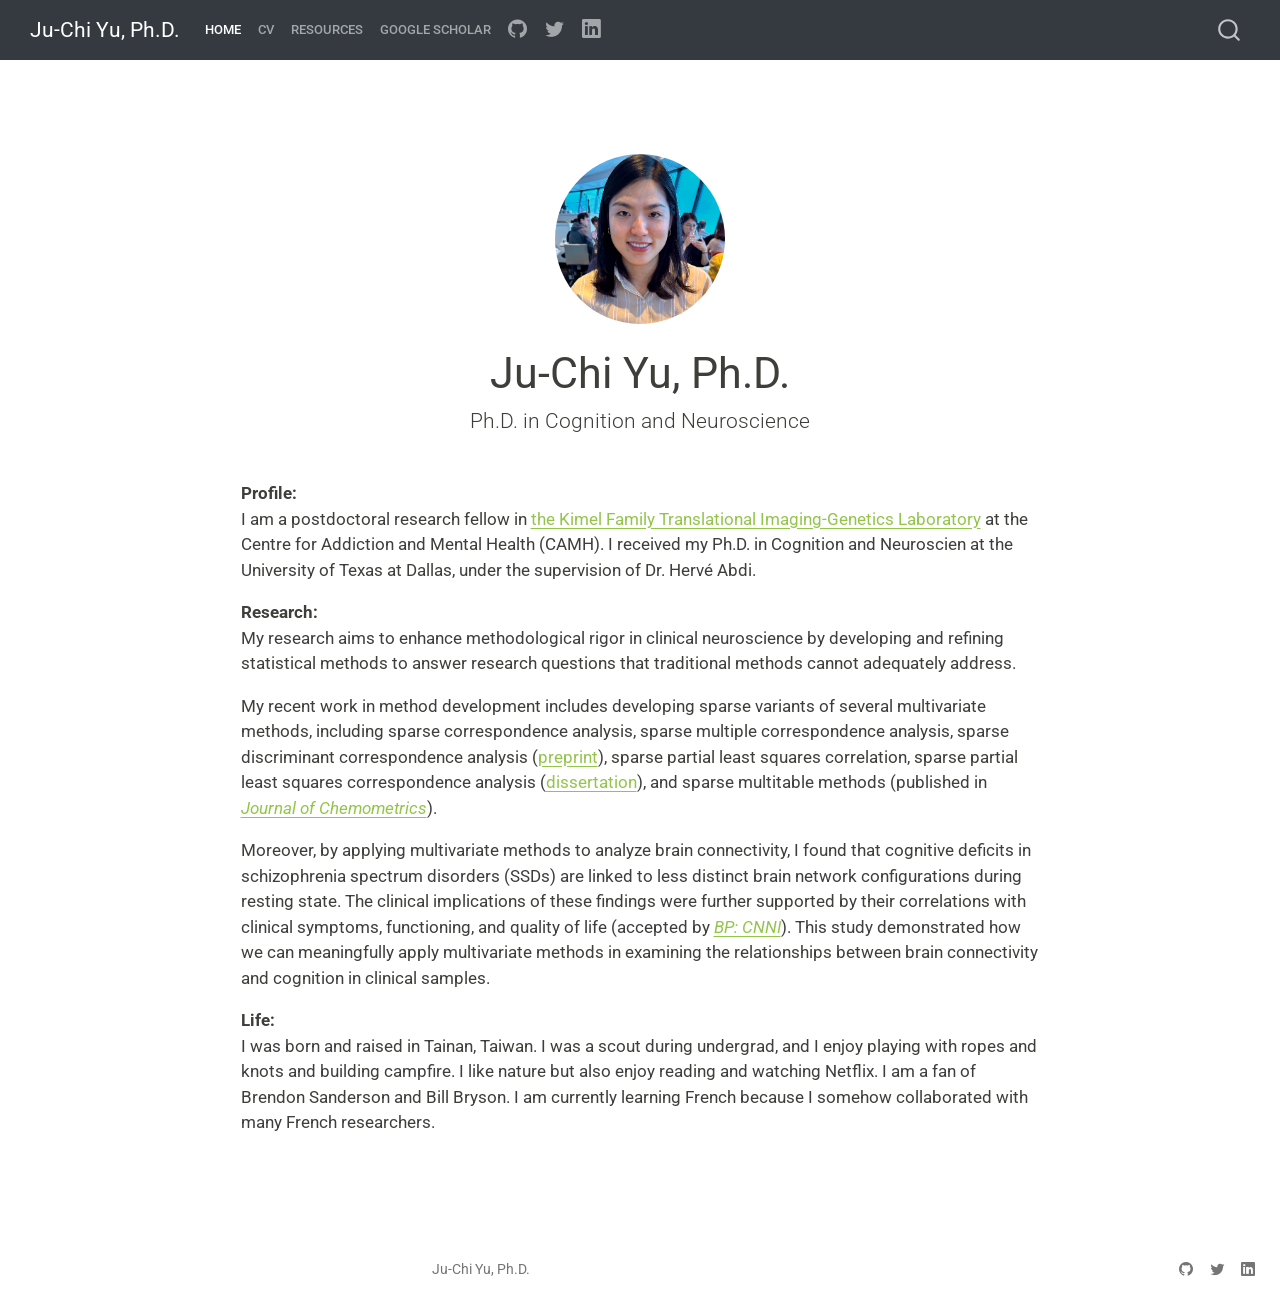
==== commit 40ef4c91: "Built site for gh-pages" ====
--- a/index.html
+++ b/index.html
@@ -113,6 +113,11 @@
 </i> 
 <span class="menu-text"></span></a>
   </li>  
+  <li class="nav-item compact">
+    <a class="nav-link" href="https://www.linkedin.com/in/ju-chi-yu-83270695/"> <i class="bi bi-linkedin" role="img">
+</i> 
+<span class="menu-text"></span></a>
+  </li>  
 </ul>
           </div> <!-- /navcollapse -->
           <div class="quarto-navbar-tools">
@@ -555,6 +560,38 @@
 });
 </script>
 </div> <!-- /content -->
+<footer class="footer">
+  <div class="nav-footer">
+    <div class="nav-footer-left">
+      &nbsp;
+    </div>   
+    <div class="nav-footer-center">
+<p>Ju-Chi Yu, Ph.D.</p>
+</div>
+    <div class="nav-footer-right">
+      <ul class="footer-items list-unstyled">
+    <li class="nav-item compact">
+    <a class="nav-link" href="https://github.com/juchiyu">
+      <i class="bi bi-github" role="img">
+</i> 
+    </a>
+  </li>  
+    <li class="nav-item compact">
+    <a class="nav-link" href="https://X.com/juchiyu">
+      <i class="bi bi-twitter" role="img">
+</i> 
+    </a>
+  </li>  
+    <li class="nav-item compact">
+    <a class="nav-link" href="https://www.linkedin.com/in/ju-chi-yu-83270695/">
+      <i class="bi bi-linkedin" role="img">
+</i> 
+    </a>
+  </li>  
+</ul>
+    </div>
+  </div>
+</footer>
 
 
 
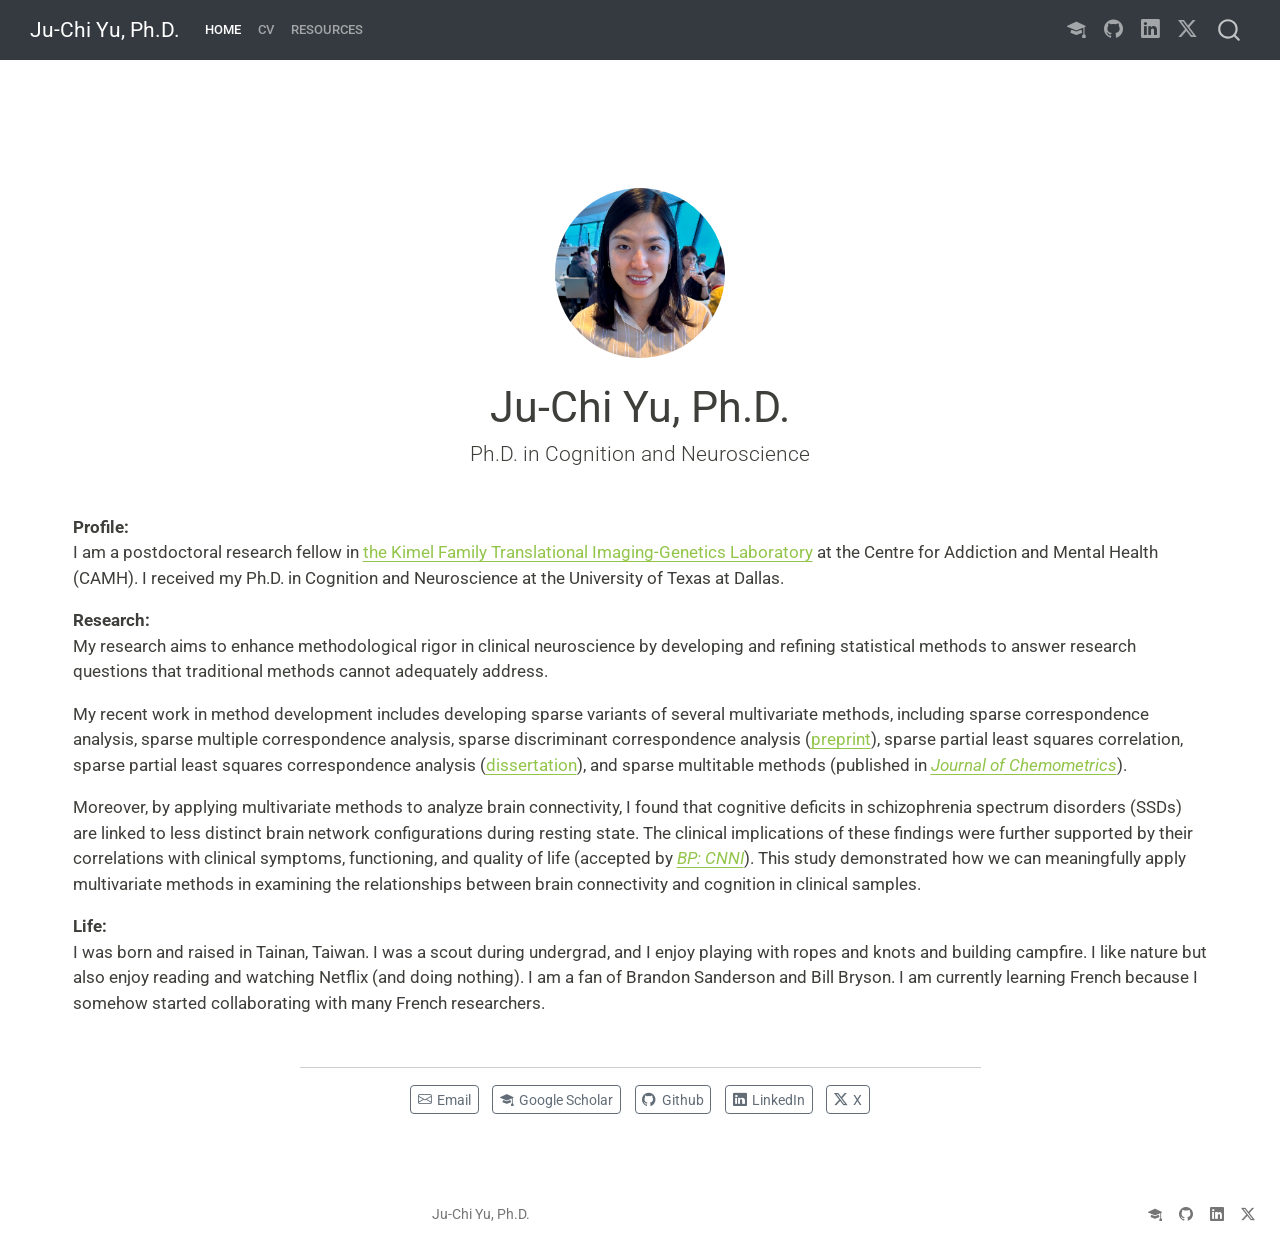
==== commit 1143ca87: "Built site for gh-pages" ====
--- a/index.html
+++ b/index.html
@@ -2,7 +2,7 @@
 <html xmlns="http://www.w3.org/1999/xhtml" lang="en" xml:lang="en"><head>
 
 <meta charset="utf-8">
-<meta name="generator" content="quarto-1.4.555">
+<meta name="generator" content="quarto-1.5.57">
 
 <meta name="viewport" content="width=device-width, initial-scale=1.0, user-scalable=yes">
 
@@ -65,12 +65,21 @@
     "search-label": "Search"
   }
 }</script>
+<script async="" src="https://www.googletagmanager.com/gtag/js?id=G-0VWQVF21VS"></script>
+
+<script type="text/javascript">
+
+window.dataLayer = window.dataLayer || [];
+function gtag(){dataLayer.push(arguments);}
+gtag('js', new Date());
+gtag('config', 'G-0VWQVF21VS', { 'anonymize_ip': true});
+</script>
 
 
 <link rel="stylesheet" href="css/bootstrap.min.css">
 </head>
 
-<body class="nav-fixed fullcontent">
+<body class="nav-fixed">
 
 <div id="quarto-search-results"></div>
   <header id="quarto-header" class="headroom fixed-top">
@@ -82,7 +91,7 @@
     </a>
   </div>
             <div id="quarto-search" class="" title="Search"></div>
-          <button class="navbar-toggler" type="button" data-bs-toggle="collapse" data-bs-target="#navbarCollapse" aria-controls="navbarCollapse" aria-expanded="false" aria-label="Toggle navigation" onclick="if (window.quartoToggleHeadroom) { window.quartoToggleHeadroom(); }">
+          <button class="navbar-toggler" type="button" data-bs-toggle="collapse" data-bs-target="#navbarCollapse" aria-controls="navbarCollapse" role="menu" aria-expanded="false" aria-label="Toggle navigation" onclick="if (window.quartoToggleHeadroom) { window.quartoToggleHeadroom(); }">
   <span class="navbar-toggler-icon"></span>
 </button>
           <div class="collapse navbar-collapse" id="navbarCollapse">
@@ -99,9 +108,12 @@
     <a class="nav-link" href="./tutorials.html"> 
 <span class="menu-text">Resources</span></a>
   </li>  
-  <li class="nav-item">
-    <a class="nav-link" href="https://scholar.google.com.tw/citations?user=bkfSsy0AAAAJ&amp;hl=en"> 
-<span class="menu-text">Google Scholar</span></a>
+</ul>
+            <ul class="navbar-nav navbar-nav-scroll ms-auto">
+  <li class="nav-item compact">
+    <a class="nav-link" href="https://scholar.google.com.tw/citations?user=bkfSsy0AAAAJ&amp;hl=en"> <i class="bi bi-mortarboard-fill" role="img">
+</i> 
+<span class="menu-text"></span></a>
   </li>  
   <li class="nav-item compact">
     <a class="nav-link" href="https://github.com/juchiyu"> <i class="bi bi-github" role="img">
@@ -109,29 +121,29 @@
 <span class="menu-text"></span></a>
   </li>  
   <li class="nav-item compact">
-    <a class="nav-link" href="https://X.com/juchiyu"> <i class="bi bi-twitter" role="img">
+    <a class="nav-link" href="https://www.linkedin.com/in/ju-chi-yu-83270695/"> <i class="bi bi-linkedin" role="img">
 </i> 
 <span class="menu-text"></span></a>
   </li>  
   <li class="nav-item compact">
-    <a class="nav-link" href="https://www.linkedin.com/in/ju-chi-yu-83270695/"> <i class="bi bi-linkedin" role="img">
+    <a class="nav-link" href="https://X.com/juchiyu"> <i class="bi bi-twitter-x" role="img">
 </i> 
 <span class="menu-text"></span></a>
   </li>  
 </ul>
           </div> <!-- /navcollapse -->
-          <div class="quarto-navbar-tools">
+            <div class="quarto-navbar-tools">
 </div>
       </div> <!-- /container-fluid -->
     </nav>
 </header>
 <!-- content -->
-<div id="quarto-content" class="quarto-container page-columns page-rows-contents page-layout-article page-navbar">
+<div id="quarto-content" class="quarto-container page-columns page-rows-contents page-layout-full page-navbar">
 <!-- sidebar -->
 <!-- margin-sidebar -->
     
 <!-- main -->
-<div class="quarto-about-jolla content">
+<div class="quarto-about-jolla column-page">
   <img src="images/profile_pic.jpg" class="about-image
   round " style="height: 10em; width: 10em;">
  <header id="title-block-header" class="quarto-title-block default">
@@ -139,22 +151,45 @@
 <h1 class="title">Ju-Chi Yu, Ph.D.</h1>
 <p class="subtitle lead">Ph.D.&nbsp;in Cognition and Neuroscience</p>
 </div>
-<div class="quarto-title-meta">
+<div class="quarto-title-meta column-page">
   </div>
-</header><main class="content" id="quarto-document-content">
+</header><main class="content column-page" id="quarto-document-content">
 <p><strong>Profile:</strong><br>
-I am a postdoctoral research fellow in <a href="https://imaging-genetics.camh.ca/">the Kimel Family Translational Imaging-Genetics Laboratory</a> at the Centre for Addiction and Mental Health (CAMH). I received my Ph.D.&nbsp;in Cognition and Neuroscien at the University of Texas at Dallas, under the supervision of Dr.&nbsp;Hervé Abdi.</p>
+I am a postdoctoral research fellow in <a href="https://imaging-genetics.camh.ca/">the Kimel Family Translational Imaging-Genetics Laboratory</a> at the Centre for Addiction and Mental Health (CAMH). I received my Ph.D.&nbsp;in Cognition and Neuroscience at the University of Texas at Dallas.</p>
 <p><strong>Research:</strong><br>
 My research aims to enhance methodological rigor in clinical neuroscience by developing and refining statistical methods to answer research questions that traditional methods cannot adequately address.</p>
 <p>My recent work in method development includes developing sparse variants of several multivariate methods, including sparse correspondence analysis, sparse multiple correspondence analysis, sparse discriminant correspondence analysis (<a href="https://arxiv.org/abs/2409.11789">preprint</a>), sparse partial least squares correlation, sparse partial least squares correspondence analysis (<a href="https://hdl.handle.net/10735.1/9406">dissertation</a>), and sparse multitable methods (published in <a href="https://analyticalsciencejournals.onlinelibrary.wiley.com/doi/full/10.1002/cem.3443"><em>Journal of Chemometrics</em></a>).</p>
 <p>Moreover, by applying multivariate methods to analyze brain connectivity, I found that cognitive deficits in schizophrenia spectrum disorders (SSDs) are linked to less distinct brain network configurations during resting state. The clinical implications of these findings were further supported by their correlations with clinical symptoms, functioning, and quality of life (accepted by <a href="https://www.biologicalpsychiatrycnni.org/article/S2451-9022(24)00268-4/abstract"><em>BP: CNNI</em></a>). This study demonstrated how we can meaningfully apply multivariate methods in examining the relationships between brain connectivity and cognition in clinical samples.</p>
 <p><strong>Life:</strong><br>
-I was born and raised in Tainan, Taiwan. I was a scout during undergrad, and I enjoy playing with ropes and knots and building campfire. I like nature but also enjoy reading and watching Netflix. I am a fan of Brendon Sanderson and Bill Bryson. I am currently learning French because I somehow collaborated with many French researchers.</p>
+I was born and raised in Tainan, Taiwan. I was a scout during undergrad, and I enjoy playing with ropes and knots and building campfire. I like nature but also enjoy reading and watching Netflix (and doing nothing). I am a fan of Brandon Sanderson and Bill Bryson. I am currently learning French because I somehow started collaborating with many French researchers.</p>
 <!-- ## **Recent Activities** -->
 <section>
 
 
-</section></main>  
+</section></main> 
+  <hr class="about-sep">
+   <div class="about-links">
+  <a href="mailto:psyjcyu@gmail.com" class="about-link" rel="" target="">
+    <i class="bi bi-envelope"></i>
+     <span class="about-link-text">Email</span>
+  </a>
+  <a href="https://scholar.google.com.tw/citations?user=bkfSsy0AAAAJ&amp;hl=en" class="about-link" rel="" target="">
+    <i class="bi bi-mortarboard-fill"></i>
+     <span class="about-link-text">Google Scholar</span>
+  </a>
+  <a href="https://github.com/juchiyu" class="about-link" rel="" target="">
+    <i class="bi bi-github"></i>
+     <span class="about-link-text">Github</span>
+  </a>
+  <a href="https://www.linkedin.com/in/ju-chi-yu-83270695/" class="about-link" rel="" target="">
+    <i class="bi bi-linkedin"></i>
+     <span class="about-link-text">LinkedIn</span>
+  </a>
+  <a href="https://X.com/juchiyu" class="about-link" rel="" target="">
+    <i class="bi bi-twitter-x"></i>
+     <span class="about-link-text">X</span>
+  </a>
+</div>
 </div>
  <!-- /main -->
 <script id="quarto-html-after-body" type="application/javascript">
@@ -185,18 +220,7 @@
     }
     return false;
   }
-  const clipboard = new window.ClipboardJS('.code-copy-button', {
-    text: function(trigger) {
-      const codeEl = trigger.previousElementSibling.cloneNode(true);
-      for (const childEl of codeEl.children) {
-        if (isCodeAnnotation(childEl)) {
-          childEl.remove();
-        }
-      }
-      return codeEl.innerText;
-    }
-  });
-  clipboard.on('success', function(e) {
+  const onCopySuccess = function(e) {
     // button target
     const button = e.trigger;
     // don't keep focus
@@ -228,7 +252,29 @@
     }, 1000);
     // clear code selection
     e.clearSelection();
+  }
+  const getTextToCopy = function(trigger) {
+      const codeEl = trigger.previousElementSibling.cloneNode(true);
+      for (const childEl of codeEl.children) {
+        if (isCodeAnnotation(childEl)) {
+          childEl.remove();
+        }
+      }
+      return codeEl.innerText;
+  }
+  const clipboard = new window.ClipboardJS('.code-copy-button:not([data-in-quarto-modal])', {
+    text: getTextToCopy
   });
+  clipboard.on('success', onCopySuccess);
+  if (window.document.getElementById('quarto-embedded-source-code-modal')) {
+    // For code content inside modals, clipBoardJS needs to be initialized with a container option
+    // TODO: Check when it could be a function (https://github.com/zenorocha/clipboard.js/issues/860)
+    const clipboardModal = new window.ClipboardJS('.code-copy-button[data-in-quarto-modal]', {
+      text: getTextToCopy,
+      container: window.document.getElementById('quarto-embedded-source-code-modal')
+    });
+    clipboardModal.on('success', onCopySuccess);
+  }
     var localhostRegex = new RegExp(/^(?:http|https):\/\/localhost\:?[0-9]*\//);
     var mailtoRegex = new RegExp(/^mailto:/);
       var filterRegex = new RegExp("https:\/\/www\.juchiyu\.com");
@@ -236,7 +282,7 @@
         return filterRegex.test(href) || localhostRegex.test(href) || mailtoRegex.test(href);
     }
     // Inspect non-navigation links and adorn them if external
- 	var links = window.document.querySelectorAll('a[href]:not(.nav-link):not(.navbar-brand):not(.toc-action):not(.sidebar-link):not(.sidebar-item-toggle):not(.pagination-link):not(.no-external):not([aria-hidden]):not(.dropdown-item):not(.quarto-navigation-tool)');
+ 	var links = window.document.querySelectorAll('a[href]:not(.nav-link):not(.navbar-brand):not(.toc-action):not(.sidebar-link):not(.sidebar-item-toggle):not(.pagination-link):not(.no-external):not([aria-hidden]):not(.dropdown-item):not(.quarto-navigation-tool):not(.about-link)');
     for (var i=0; i<links.length; i++) {
       const link = links[i];
       if (!isInternal(link.href)) {
@@ -571,20 +617,26 @@
     <div class="nav-footer-right">
       <ul class="footer-items list-unstyled">
     <li class="nav-item compact">
+    <a class="nav-link" href="https://scholar.google.com.tw/citations?user=bkfSsy0AAAAJ&amp;hl=en">
+      <i class="bi bi-mortarboard-fill" role="img">
+</i> 
+    </a>
+  </li>  
+    <li class="nav-item compact">
     <a class="nav-link" href="https://github.com/juchiyu">
       <i class="bi bi-github" role="img">
-</i> 
-    </a>
-  </li>  
-    <li class="nav-item compact">
-    <a class="nav-link" href="https://X.com/juchiyu">
-      <i class="bi bi-twitter" role="img">
 </i> 
     </a>
   </li>  
     <li class="nav-item compact">
     <a class="nav-link" href="https://www.linkedin.com/in/ju-chi-yu-83270695/">
       <i class="bi bi-linkedin" role="img">
+</i> 
+    </a>
+  </li>  
+    <li class="nav-item compact">
+    <a class="nav-link" href="https://X.com/juchiyu">
+      <i class="bi bi-twitter-x" role="img">
 </i> 
     </a>
   </li>  
--- a/site_libs/quarto-html/quarto-syntax-highlighting.css
+++ b/site_libs/quarto-html/quarto-syntax-highlighting.css
@@ -85,6 +85,7 @@
 
 code span.cf {
   color: #003B4F;
+  font-weight: bold;
   font-style: inherit;
 }
 
@@ -193,6 +194,7 @@
 
 code span.kw {
   color: #003B4F;
+  font-weight: bold;
   font-style: inherit;
 }
 
